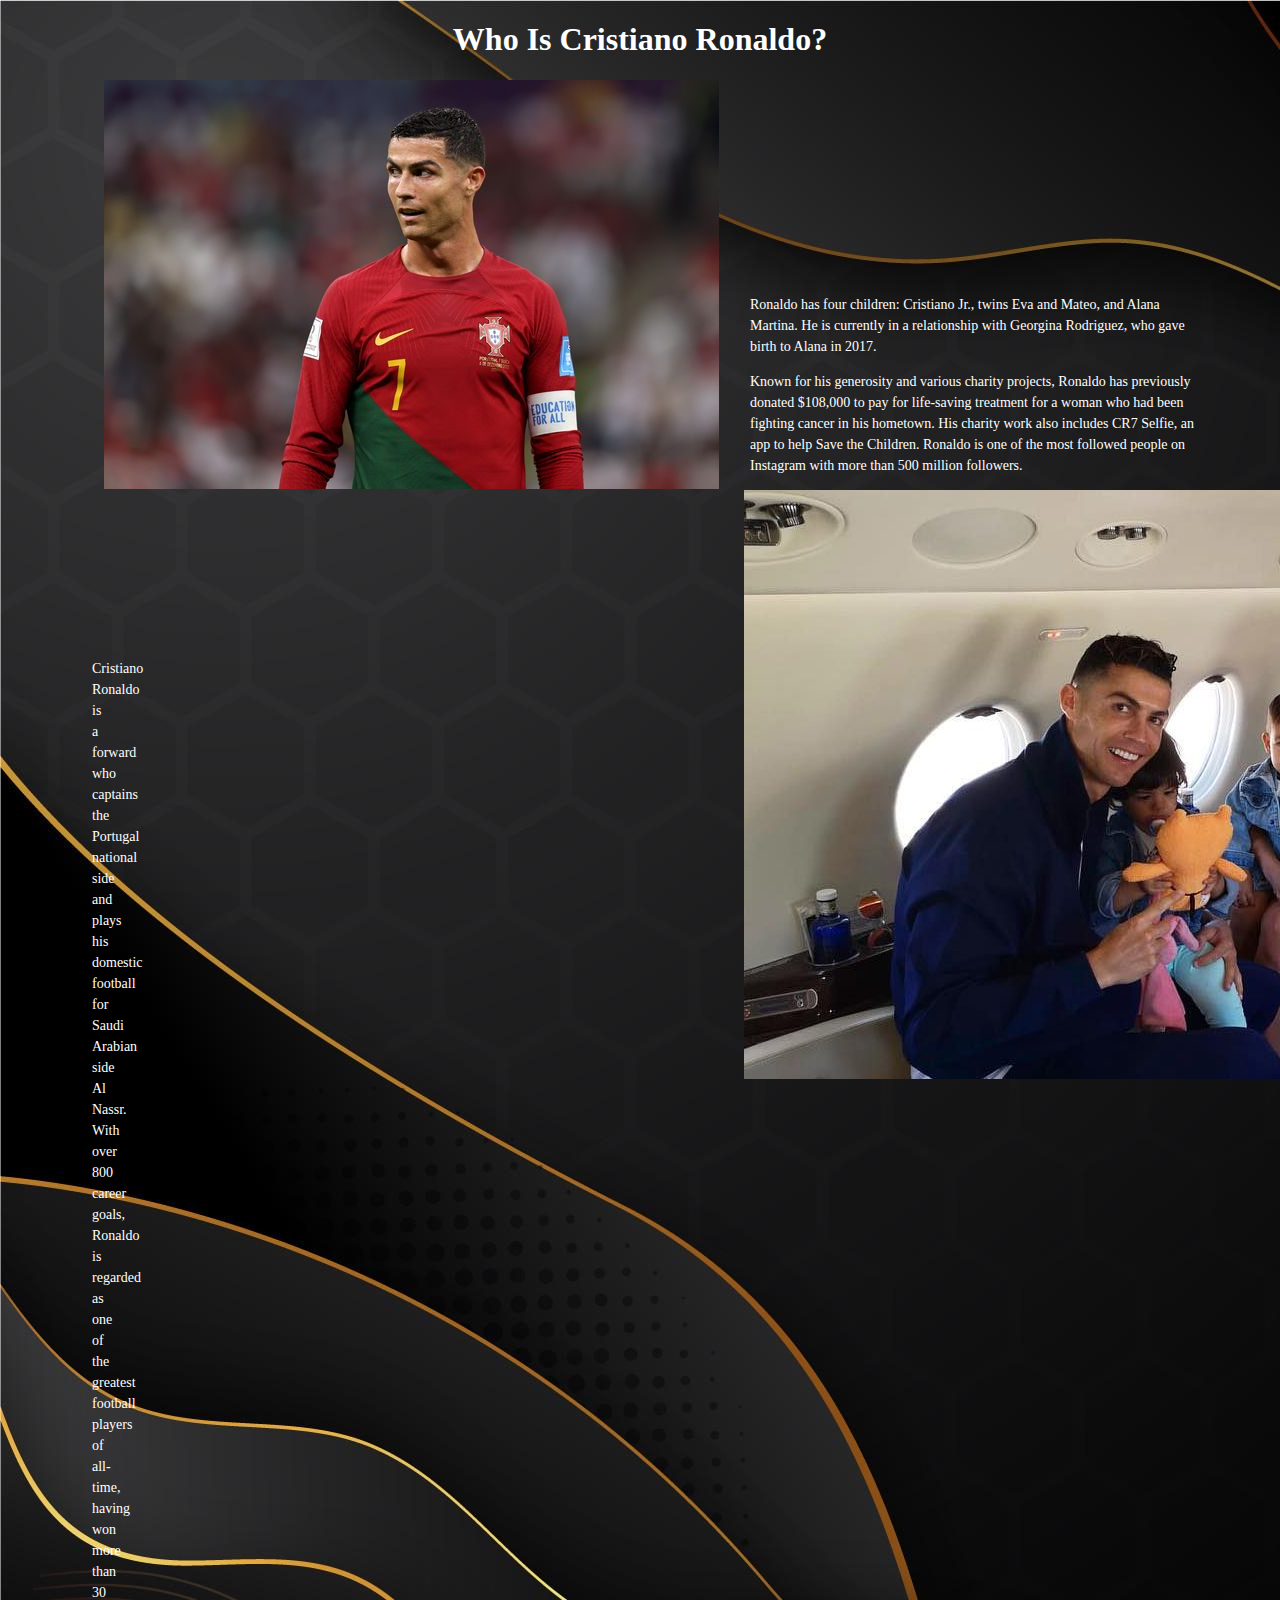
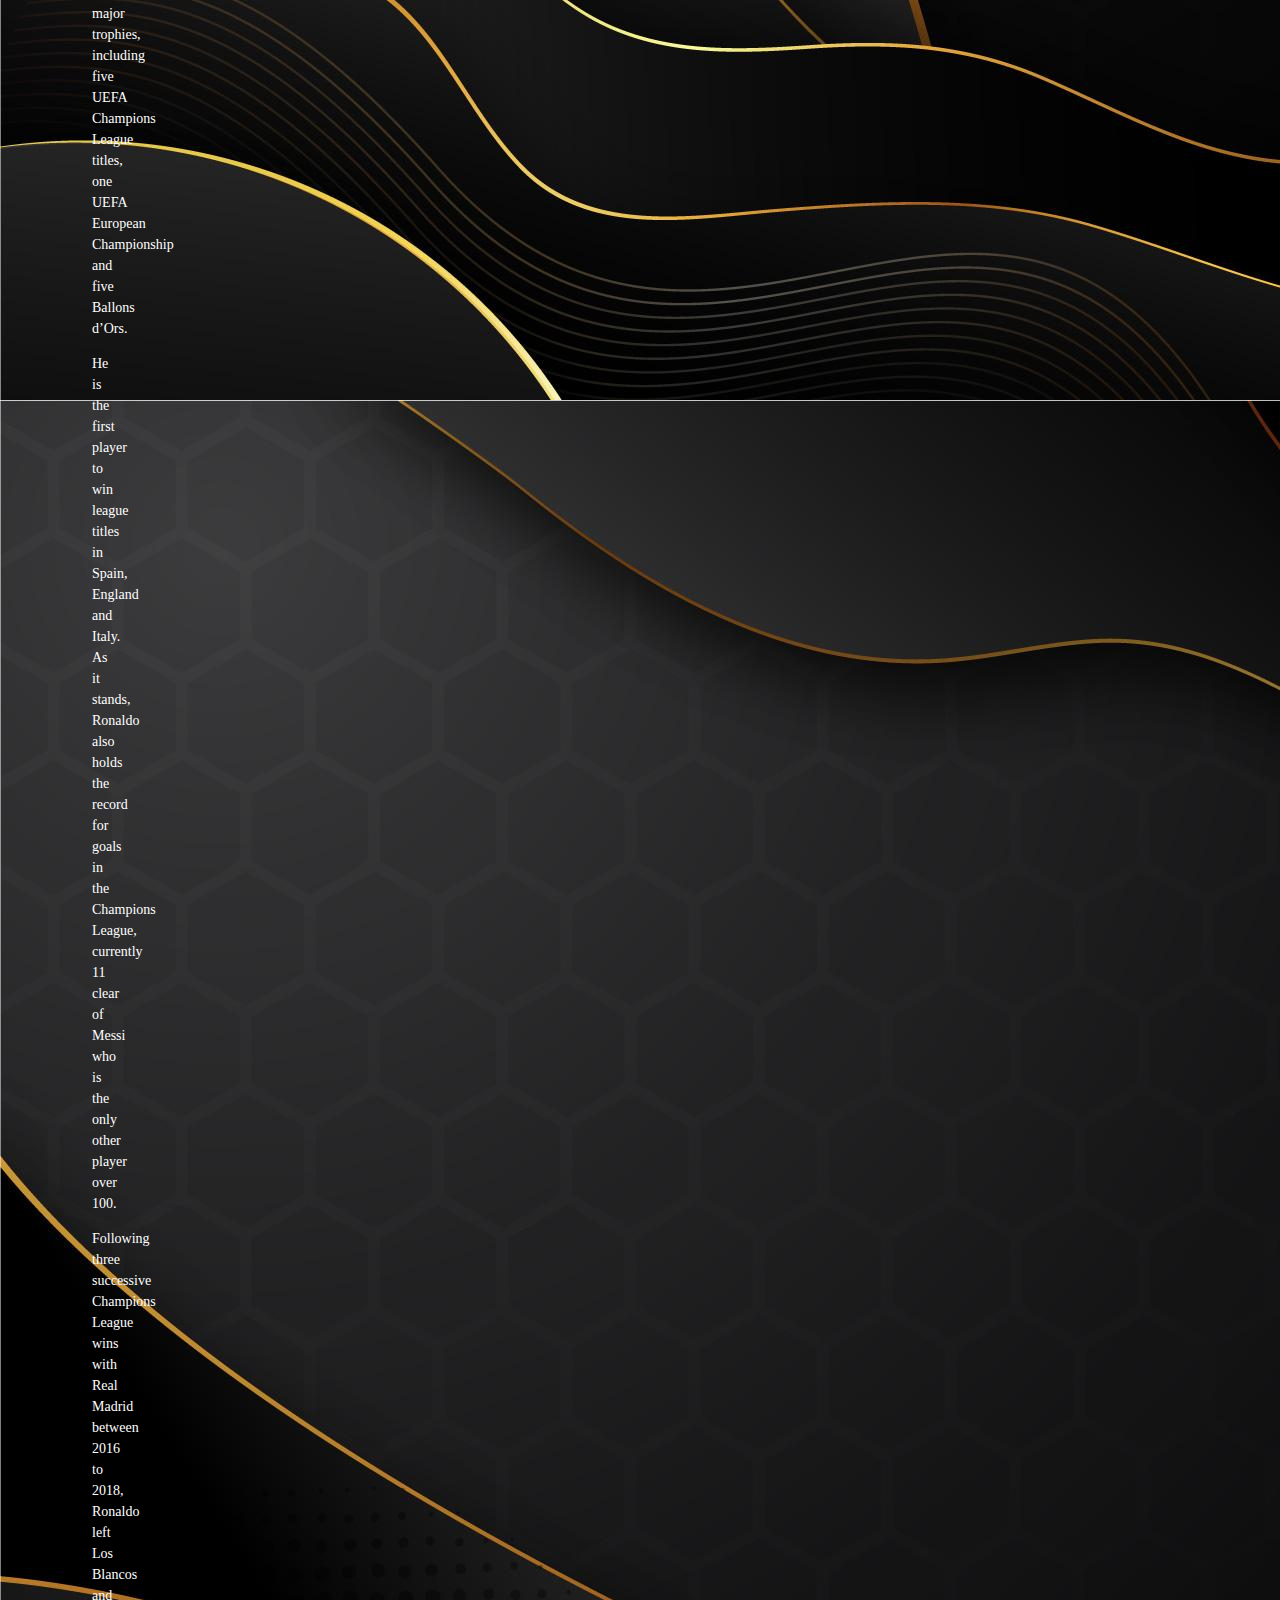
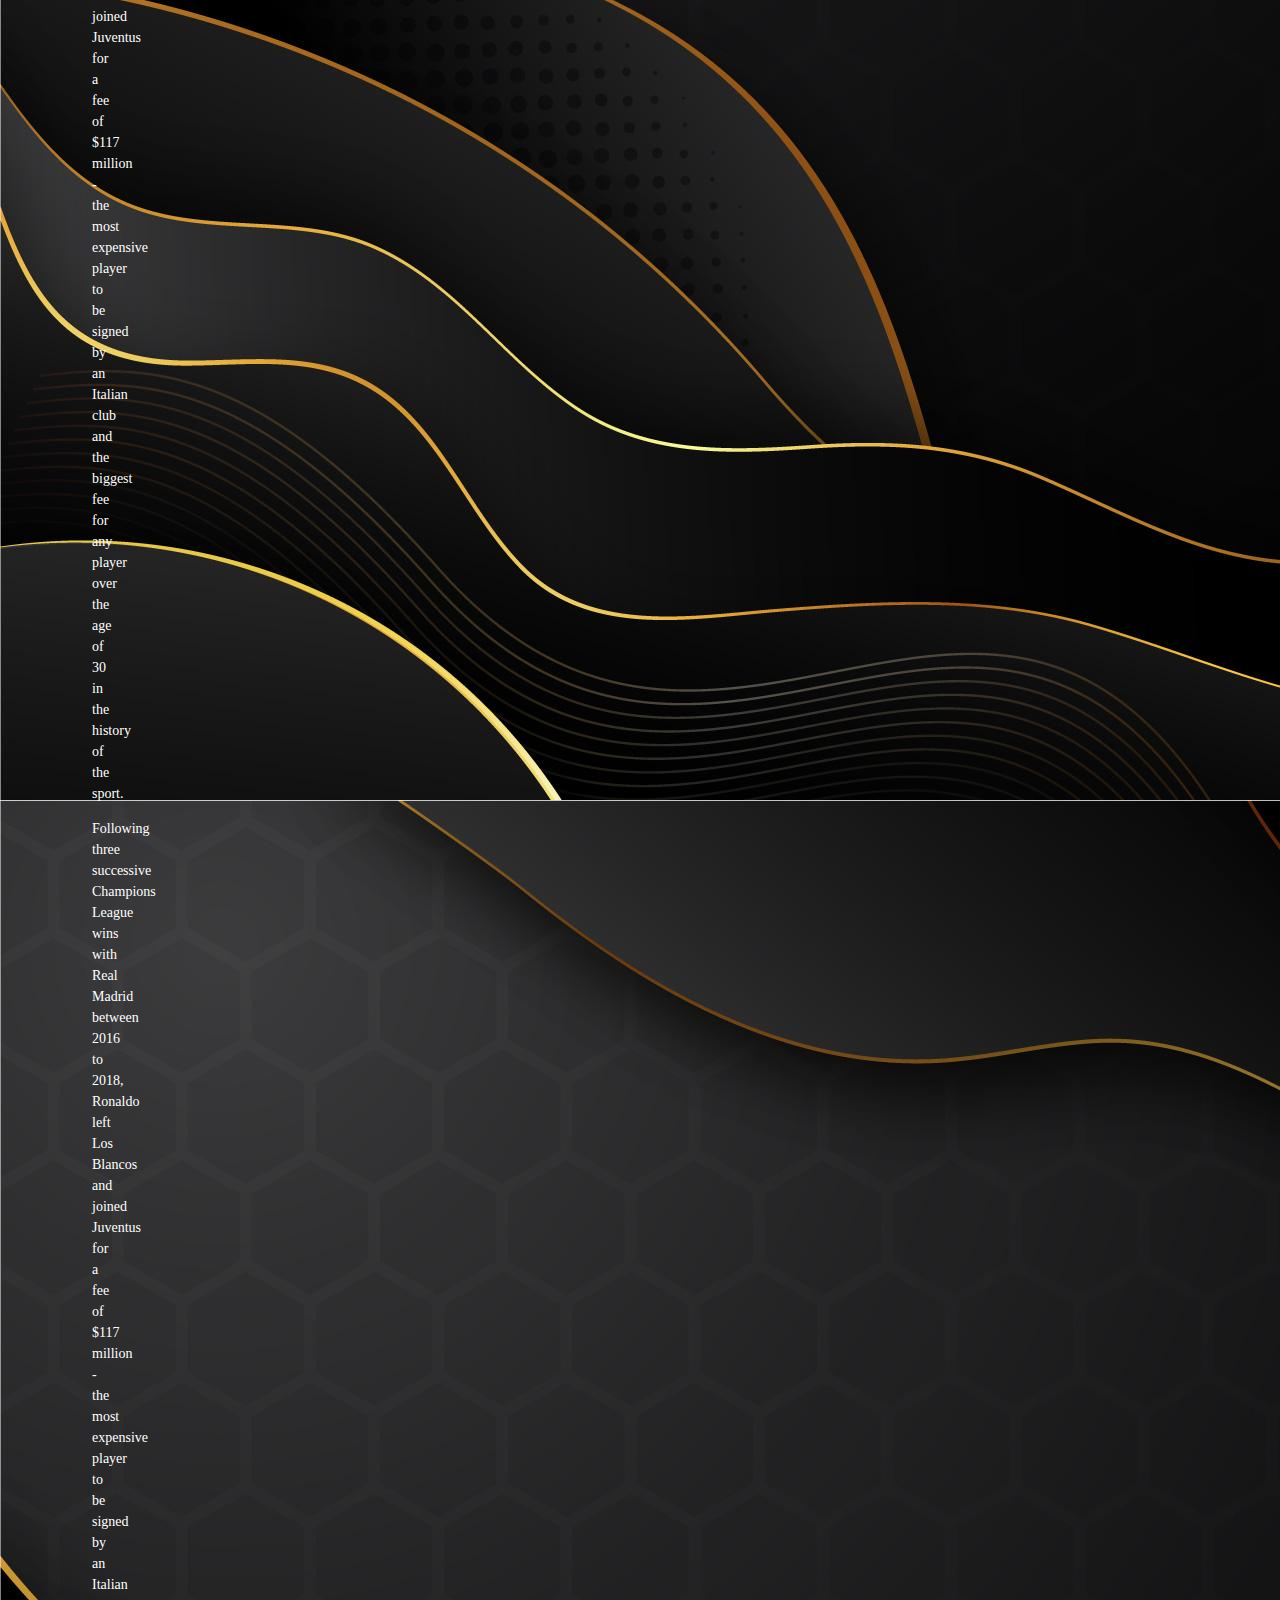
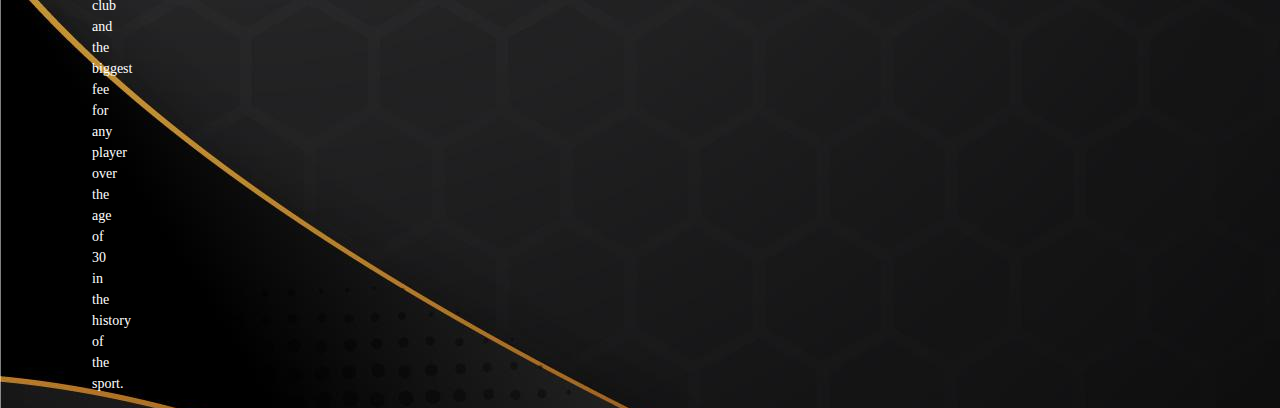
==== about.html @ d17da65c "Added an about page and styling" ====
<!DOCTYPE html>
<html lang="en">
<head>
    <meta charset="UTF-8">
    <meta http-equiv="X-UA-Compatible" content="IE=edge">
    <meta name="viewport" content="width=device-width, initial-scale=1.0">
    <title>About</title>
    <link rel="stylesheet" href="styleA.css ">
</head>
<body>
    <header>
        <h1 class="title">Who is Cristiano Ronaldo?</h1>
    </header>
    
    <div class="image2">
        <img src="0_GettyImages-1447252393.jpg" alt="crisglasses">
    </div>
    <div class="art2">
        <p>Ronaldo has four children: Cristiano Jr., twins Eva and Mateo, and Alana Martina. He is currently in a relationship with Georgina Rodriguez, who gave birth to Alana in 2017.</p>
        <p>
            Known for his generosity and various charity projects, Ronaldo has previously donated $108,000 to pay for life-saving treatment for a woman who had been fighting cancer in his hometown. His charity work also includes CR7 Selfie, an app to help Save the Children.
            
            Ronaldo is one of the most followed people on Instagram with more than 500 million followers.</p>
    </div>

    <div class="crisfam">
        <img src="fam.jpg" alt="crisfam">
    </div>
    <div class="articles-art">

    <p>
        Cristiano Ronaldo is a forward who captains the Portugal national side and plays his domestic football for Saudi Arabian side Al Nassr.

With over 800 career goals, Ronaldo is regarded as one of the greatest football players of all-time, having won more than 30 major trophies, including five UEFA Champions League titles, one UEFA European Championship and five Ballons d’Ors.
    </p>
    
    <p>He is the first player to win league titles in Spain, England and Italy.

        As it stands, Ronaldo also holds the record for goals in the Champions League, currently 11 clear of Messi who is the only other player over 100.</p>

        <p>
            Following three successive Champions League wins with Real Madrid between 2016 to 2018, Ronaldo left Los Blancos and joined Juventus for a fee of $117 million - the most expensive player to be signed by an Italian club and the biggest fee for any player over the age of 30 in the history of the sport.
        </p>

        <p>Following three successive Champions League wins with Real Madrid between 2016 to 2018, Ronaldo left Los Blancos and joined Juventus for a fee of $117 million - the most expensive player to be signed by an Italian club and the biggest fee for any player over the age of 30 in the history of the sport.</p>


        </div>


</body>
</html>
---- styleA.css ----
body{
    background-color: black;
    background-repeat: no-repeat;
    background: url(5851570.jpg);
}
.art-articles{
    margin-left: 20em;
    font-family:garamond;
    line-height: 1.5;
    text-align: left;
    margin-right: 20em;
    margin-bottom: 8em;
    color: white;
    font-size: 19px;
}

.image {
    margin-left: 10em;
    border: 10px solid transparent;
    border-image: url(border.png) 30 round;
}

footer{
    background-color: black;
    margin-top: 64px;
    padding-bottom: 16px;
    padding-bottom: 16px;
    color: #DEAA1A;
}

.category{
    margin-top: 4em;
    text-align: center;
    color: #DEAA1A;
    margin-right: 3em;
}

.author{
    color: #808386;
    font-size: 0.75em;
    text-align: center;
}

.title{
    text-transform: capitalize;
    text-align: center;
    font-family: garamond;
    color: white;
}

.image2{
    width: 400px;
    height: 200px;
    margin-left: 6em;
}

.articles-art{
    margin-left: 11em;
    font-family:garamond;
    line-height: 1.5;
    text-align: left;
    margin-left: 6em;
    margin-top: 2em;
    color: white;
    font-size: 14px;
    margin-right: 84em;
}

.crisfam{
    max-height: 150px;
    max-width: 200px;
    width: 120px;
    height: 120px;
    margin-left: 46em;
    margin-bottom: 3em;
}

.art2{
    font-family:garamond;
    line-height: 1.5;
    text-align: left;
    color: white;
    font-size: 14px;
    margin-left: 53em;
    margin-right: 5em;
}
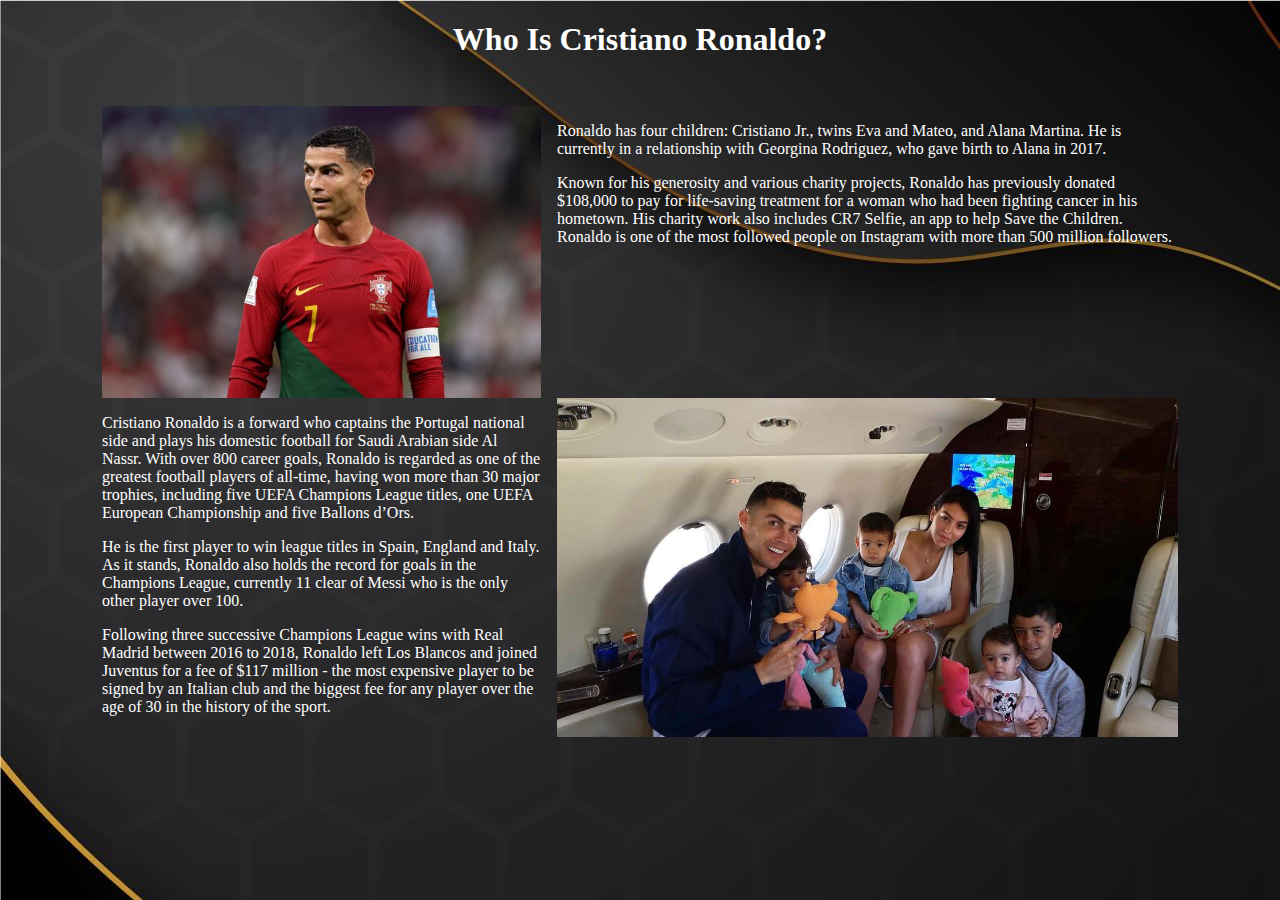
==== commit 84297cf9: "added styling to about page" ====
--- a/about.html
+++ b/about.html
@@ -6,46 +6,52 @@
     <meta name="viewport" content="width=device-width, initial-scale=1.0">
     <title>About</title>
     <link rel="stylesheet" href="styleA.css ">
+    <link rel="stylesheet" href="grid.css">
 </head>
 <body>
     <header>
         <h1 class="title">Who is Cristiano Ronaldo?</h1>
     </header>
-    
-    <div class="image2">
-        <img src="0_GettyImages-1447252393.jpg" alt="crisglasses">
-    </div>
-    <div class="art2">
-        <p>Ronaldo has four children: Cristiano Jr., twins Eva and Mateo, and Alana Martina. He is currently in a relationship with Georgina Rodriguez, who gave birth to Alana in 2017.</p>
-        <p>
-            Known for his generosity and various charity projects, Ronaldo has previously donated $108,000 to pay for life-saving treatment for a woman who had been fighting cancer in his hometown. His charity work also includes CR7 Selfie, an app to help Save the Children.
-            
-            Ronaldo is one of the most followed people on Instagram with more than 500 million followers.</p>
-    </div>
-
-    <div class="crisfam">
-        <img src="fam.jpg" alt="crisfam">
-    </div>
-    <div class="articles-art">
-
-    <p>
-        Cristiano Ronaldo is a forward who captains the Portugal national side and plays his domestic football for Saudi Arabian side Al Nassr.
-
-With over 800 career goals, Ronaldo is regarded as one of the greatest football players of all-time, having won more than 30 major trophies, including five UEFA Champions League titles, one UEFA European Championship and five Ballons d’Ors.
-    </p>
-    
-    <p>He is the first player to win league titles in Spain, England and Italy.
-
-        As it stands, Ronaldo also holds the record for goals in the Champions League, currently 11 clear of Messi who is the only other player over 100.</p>
-
-        <p>
-            Following three successive Champions League wins with Real Madrid between 2016 to 2018, Ronaldo left Los Blancos and joined Juventus for a fee of $117 million - the most expensive player to be signed by an Italian club and the biggest fee for any player over the age of 30 in the history of the sport.
-        </p>
-
-        <p>Following three successive Champions League wins with Real Madrid between 2016 to 2018, Ronaldo left Los Blancos and joined Juventus for a fee of $117 million - the most expensive player to be signed by an Italian club and the biggest fee for any player over the age of 30 in the history of the sport.</p>
 
 
+    <div class="container text-white">
+        <div class="row">
+            <div class="col-5">
+                <img src="123.jpg" alt="crisglasses" class="grid-images">
+            </div>
+            <div class="col-7">
+                <p>Ronaldo has four children: Cristiano Jr., twins Eva and Mateo, and Alana Martina. He is currently in a relationship with Georgina Rodriguez, who gave birth to Alana in 2017.</p>
+                <p>
+                    Known for his generosity and various charity projects, Ronaldo has previously donated $108,000 to pay for life-saving treatment for a woman who had been fighting cancer in his hometown. His charity work also includes CR7 Selfie, an app to help Save the Children.
+                    
+                    Ronaldo is one of the most followed people on Instagram with more than 500 million followers.</p>
+            </div>
         </div>
+    <div class="row">
+        <div class="col-5">
+
+            <p>
+                Cristiano Ronaldo is a forward who captains the Portugal national side and plays his domestic football for Saudi Arabian side Al Nassr.
+        
+        With over 800 career goals, Ronaldo is regarded as one of the greatest football players of all-time, having won more than 30 major trophies, including five UEFA Champions League titles, one UEFA European Championship and five Ballons d’Ors.
+            </p>
+            
+            <p>He is the first player to win league titles in Spain, England and Italy.
+        
+                As it stands, Ronaldo also holds the record for goals in the Champions League, currently 11 clear of Messi who is the only other player over 100.</p>
+        
+                <p>
+                    Following three successive Champions League wins with Real Madrid between 2016 to 2018, Ronaldo left Los Blancos and joined Juventus for a fee of $117 million - the most expensive player to be signed by an Italian club and the biggest fee for any player over the age of 30 in the history of the sport.
+                </p>
+
+</div>
+                        <div class="col-7">
+                                <img src="fam.jpg" alt="crisfam" class="grid-images">
+                        </div>
+                        </div>
+                    </div>
+                    
+
 
 
 </body>
--- a/styleA.css
+++ b/styleA.css
@@ -15,7 +15,7 @@
 }
 
 .image {
-    margin-left: 10em;
+    margin-left: 4em;
     border: 10px solid transparent;
     border-image: url(border.png) 30 round;
 }
@@ -46,12 +46,13 @@
     text-align: center;
     font-family: garamond;
     color: white;
+    margin-bottom: 1.5em;
 }
 
 .image2{
     width: 400px;
     height: 200px;
-    margin-left: 6em;
+    margin-left: 6em;   
 }
 
 .articles-art{
@@ -83,4 +84,67 @@
     font-size: 14px;
     margin-left: 53em;
     margin-right: 5em;
+}
+
+.boxes{
+    margin-left: 40em;
+    color: white;
+    font-family: garamond;
+}
+
+.buttons{
+    margin-left: 40em;
+}
+.titlecon{
+    text-align: left;
+    color: #DEAA1A;
+    margin-left: 40em;
+    margin-bottom: 7em;
+    margin-top: 7em;
+    font-family: garamond;
+}
+
+.image3{
+    max-height: 150px;
+    max-width: 200px;
+    width: 30px;
+    height: 120px;
+    margin-bottom: 0em;
+    margin-left: 5em;
+}
+
+.image4{
+
+    max-width: 200px;
+    width: 120px;
+    height: 360px;
+    margin-left: 65em;
+    margin-bottom: 0em;
+}
+
+.image5{
+    max-height: 150px;
+    max-width: 200px;
+    width: 120px;
+    height: 120px;
+    margin-bottom: 0em;
+    margin-left: 5em;
+}
+
+.image6{
+    max-height: 150px;
+    max-width: 200px;
+    width: 120px;
+    height: 120px;
+    margin-left: 65em;
+    margin-bottom: 0em;
+}
+
+.grid-images{
+    display: block;
+    width: 100%;
+}
+
+.text-white{
+    color:white;
 }--- a/grid.css
+++ b/grid.css
@@ -0,0 +1,65 @@
+/* CSS reset*/
+
+*{
+    box-sizing: border-box;
+}
+
+/*CSS Grid*/
+
+.container {
+    margin: auto;
+    max-width: 1140px;
+    padding: 0 1rem;
+
+}
+
+.container .row {
+    display: flex;
+    flex-wrap: wrap;
+    margin: 0 0.5rem;
+}
+
+.container .row [class*="col-"] {
+    margin: 0 0.5rem;
+}
+
+.container .row .col-1 {
+    width: calc(1 / 12 * 100% - 1rem);
+}
+.container .row .col-2 {
+    width: calc(2 / 12 * 100% - 1rem);
+}
+.container .row .col-3 {
+    width: calc(3 / 12 * 100% - 1rem);
+}
+.container .row .col-4 {
+    width: calc(4 / 12 * 100% - 1rem);
+}
+.container .row .col-5 {
+    width: calc(5 / 12 * 100% - 1rem);
+}
+.container .row .col-6 {
+    width: calc(6 / 12 * 100% - 1rem);
+}
+.container .row .col-7 {
+    width: calc(7 / 12 * 100% - 1rem);
+}
+.container .row .col-8 {
+    width: calc(8 / 12 * 100% - 1rem);
+}
+.container .row .col-9 {
+    width: calc(9 / 12 * 100% - 1rem);
+}
+.container .row .col-10 {
+    width: calc(10 / 12 * 100% - 1rem);
+}
+.container .row .col-11 {
+    width: calc(11 / 12 * 100% - 1rem);
+}
+.container .row .col-12 {
+    width: calc(12 / 12 * 100% - 1rem);
+}
+
+
+
+
